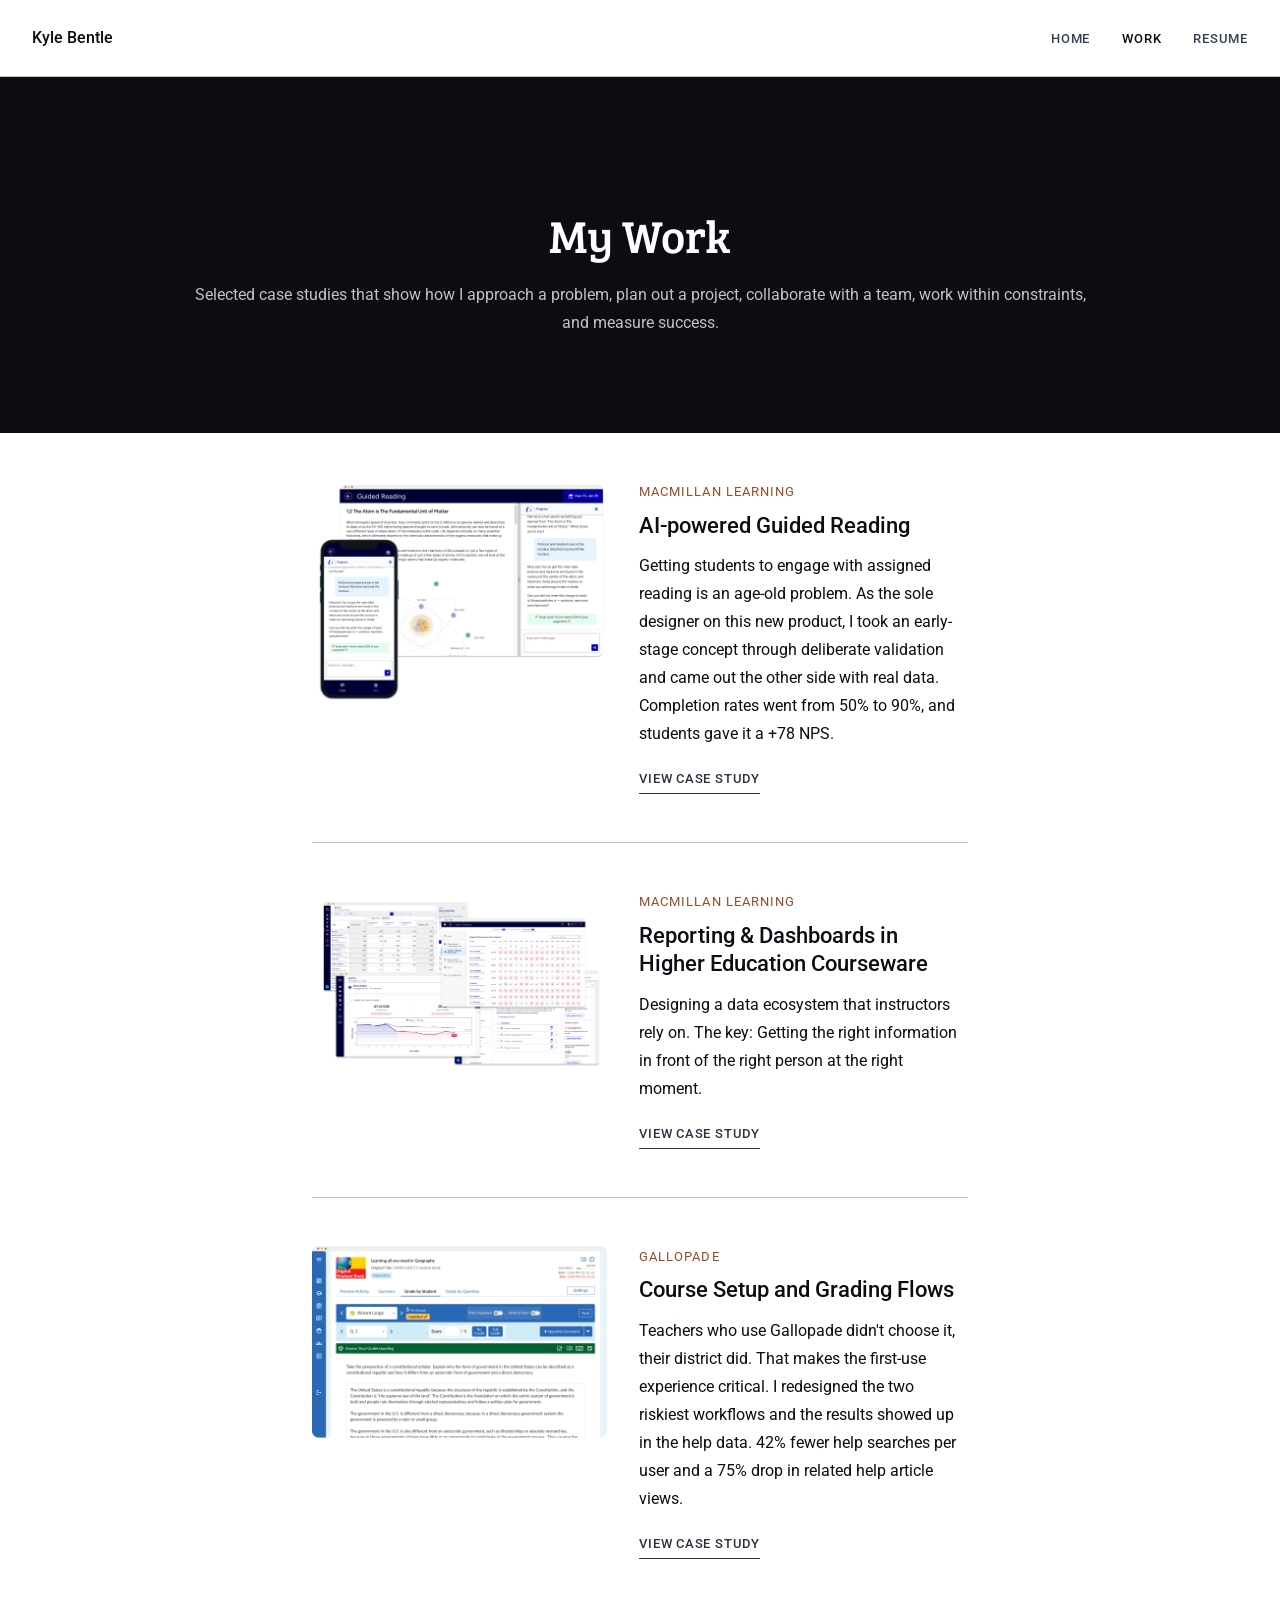
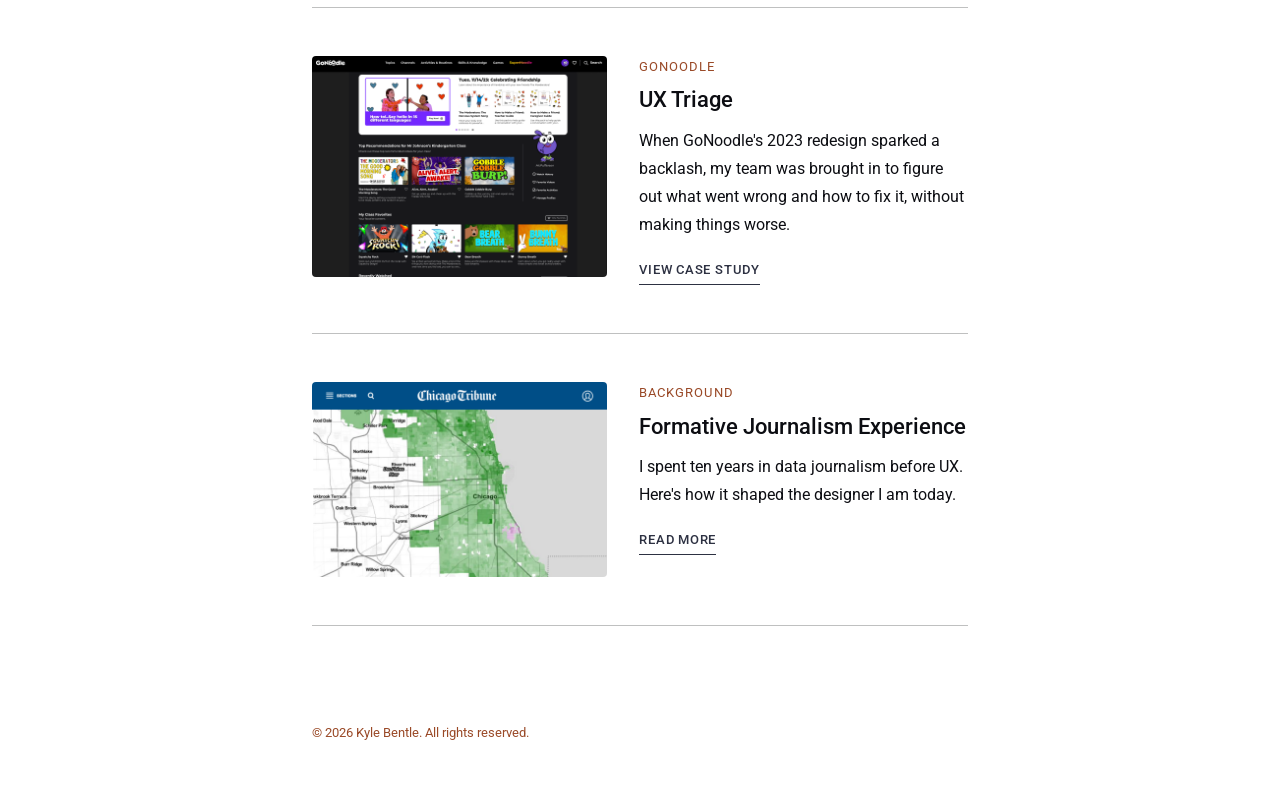
==== case-studies/index.html @ 63d9d83c "first commit" ====
<!DOCTYPE html>
<html lang="en">
<head>
  <!-- Google tag (gtag.js) -->
  <script async src="https://www.googletagmanager.com/gtag/js?id=G-E7SZZ36WZQ"></script>
  <script>
    window.dataLayer = window.dataLayer || [];
    function gtag(){dataLayer.push(arguments);}
    gtag('js', new Date());

    gtag('config', 'G-E7SZZ36WZQ');
  </script>
  <meta charset="UTF-8" />
  <meta name="viewport" content="width=device-width, initial-scale=1.0" />
  <meta name="description" content="Selected UX case studies from Kyle Bentle, covering product discovery, dashboard design, workflow redesign, and measuring success." />
  <meta name="robots" content="noindex" />
  <title>Work / Kyle Bentle</title>
  <link rel="preconnect" href="https://fonts.googleapis.com">
  <link rel="preconnect" href="https://fonts.gstatic.com" crossorigin>
  <link href="https://fonts.googleapis.com/css2?family=Bree+Serif&family=Roboto:ital,wght@0,400;0,500;0,700;1,400&display=swap" rel="stylesheet">
  <link rel="stylesheet" href="../css/style.css" />
  <link rel="icon" type="image/png" href="/favicon-96x96.png" sizes="96x96" />
  <link rel="icon" type="image/svg+xml" href="/favicon.svg" />
  <link rel="shortcut icon" href="/favicon.ico" />
  <link rel="apple-touch-icon" sizes="180x180" href="/apple-touch-icon.png" />
  <link rel="manifest" href="/site.webmanifest" />
</head>
<body>
  <a href="#main-content" class="skip-link">Skip to main content</a>

  <!-- NAV -->
  <nav class="nav">
    <a href="/" class="nav__brand">Kyle Bentle</a>
    <ul class="nav__links">
      <li><a href="/" class="nav__link">Home</a></li>
      <li><a href="/case-studies/" class="nav__link nav__link--active">Work</a></li>
      <li><a href="/resume.html" class="nav__link">Resume</a></li>
    </ul>
  </nav>

  <!-- MAIN CONTENT -->
  <main id="main-content">

      <!-- HERO BAND -->
      <div class="cs-hero-band cs-hero-band--dark">
        <div class="cs-wide-wrap">
          <div class="hero">
            <h1 class="hero__title">My Work</h1>
            <p class="hero__body">
              Selected case studies that show how I approach a problem, plan out a project, collaborate with a team, work within constraints, and measure success.
            </p>
          </div>
        </div>
      </div>

      <!-- Case study cards go here -->
      <div class="page-wrap">
      <!-- Card: Guided Reading -->
      <article class="case-study-card">
        <div class="case-study-card__image">
          <img src="guided-reading/images/guided-reading-thumb.png" alt="Guided Reading case study thumbnail" class="case-study-card__thumb" />
        </div>
        <div class="case-study-card__body">
          <p class="case-study-card__label">Macmillan Learning</p>
          <h2 class="case-study-card__title"><a href="/case-studies/guided-reading/">AI-powered Guided Reading</a></h2>
          <p class="case-study-card__desc">
            Getting students to engage with assigned reading is an age-old problem. As the sole designer on this new product, I took an early-stage concept through deliberate validation and came out the other side with real data. Completion rates went from 50% to 90%, and students gave it a +78 NPS.
          </p>
          <a href="/case-studies/guided-reading/" class="cta-link" aria-label="View Guided Reading case study">View case study</a>
        </div>
      </article>

      <!-- Card: Achieve Reporting & Dashboards -->
      <article class="case-study-card">
        <div class="case-study-card__image">
          <img src="achieve/images/reporting-thumb.png" alt="Achieve reporting case study thumbnail" class="case-study-card__thumb" />
        </div>
        <div class="case-study-card__body">
          <p class="case-study-card__label">Macmillan Learning</p>
          <h2 class="case-study-card__title"><a href="/case-studies/achieve/">Reporting & Dashboards in Higher Education Courseware</a></h2>
          <p class="case-study-card__desc">
            Designing a data ecosystem that instructors rely on. The key: Getting the right information in front of the right person at the right moment.
          </p>
          <a href="/case-studies/achieve/" class="cta-link" aria-label="View Achieve Reporting and Dashboards case study">View case study</a>
        </div>
      </article>

      <!-- Card: Gallopade -->
      <article class="case-study-card">
        <div class="case-study-card__image">
          <img src="gallopade/images/GO-thumb.png" alt="Gallopade case study thumbnail" class="case-study-card__thumb" />
        </div>
        <div class="case-study-card__body">
          <p class="case-study-card__label">Gallopade</p>
          <h2 class="case-study-card__title"><a href="/case-studies/gallopade/">Course Setup and Grading Flows</a></h2>
          <p class="case-study-card__desc">
            Teachers who use Gallopade didn't choose it, their district did. That makes the first-use experience critical. I redesigned the two riskiest workflows and the results showed up in the help data. 42% fewer help searches per user and a 75% drop in related help article views.
          </p>
          <a href="/case-studies/gallopade/" class="cta-link" aria-label="View Gallopade case study">View case study</a>
        </div>
      </article>

      <!-- Card: GoNoodle -->
      <article class="case-study-card">
        <div class="case-study-card__image">
          <img src="gonoodle/images/gn-thumb.png" alt="GoNoodle case study thumbnail" class="case-study-card__thumb" />
        </div>
        <div class="case-study-card__body">
          <p class="case-study-card__label">GoNoodle</p>
          <h2 class="case-study-card__title"><a href="/case-studies/gonoodle/">UX Triage</a></h2>
          <p class="case-study-card__desc">
            When GoNoodle's 2023 redesign sparked a backlash, my team was brought in to figure out what went wrong and how to fix it, without making things worse.
          </p>
          <a href="/case-studies/gonoodle/" class="cta-link" aria-label="View GoNoodle case study">View case study</a>
        </div>
      </article>

      <!-- Card: Journalism -->
      <article class="case-study-card">
        <div class="case-study-card__image">
          <img src="journalism/images/journalism-thumb.png" alt="Journalism case study thumbnail" class="case-study-card__thumb" />
        </div>
        <div class="case-study-card__body">
          <p class="case-study-card__label">Background</p>
          <h2 class="case-study-card__title"><a href="/case-studies/journalism/">Formative Journalism Experience</a></h2>
          <p class="case-study-card__desc">
            I spent ten years in data journalism before UX. Here's how it shaped the designer I am today.
          </p>
          <a href="/case-studies/journalism/" class="cta-link" aria-label="Read more about Formative Journalism Experience">Read more</a>
        </div>
      </article>

      </div><!-- /.page-wrap -->

  </main>

  <!-- FOOTER -->
  <footer class="page-wrap">
    <div class="footer">
      <p class="footer__text">© 2026 Kyle Bentle. All rights reserved.</p>
    </div>
  </footer>

</body>
</html>
---- css/style.css ----
/* ============================================================
   BASE RESET & ROOT
   ============================================================ */

/* Remove default browser spacing and make sizing predictable */
*, *::before, *::after {
  margin: 0;
  padding: 0;
  box-sizing: border-box;
}

/* Root variables — change these to restyle the whole site */
:root {
  --color-bg:           #ffffff;
  --color-text:         #0c0d12;
  --color-muted:        #364051;
  --color-faint:        #9a4a28;
  --color-border:       #bfc0c0;
  --color-accent:       #2d3142;
  /* White text for use on dark (--color-text) backgrounds */
  --color-on-dark:      #ffffff;
  --color-on-dark-dim:  rgba(255, 255, 255, 0.75);
  --color-on-dark-faint: rgba(255, 255, 255, 0.6);

  --font-display:    'Bree Serif', serif;
  --font-base:       'Roboto', system-ui, sans-serif;

  --size-body:       16px;
  --size-small:      13px;

  --max-width:       720px;
  --spacing-section: 4rem;
}

body {
  font-family: var(--font-base);
  background-color: var(--color-bg);
  color: var(--color-text);
  font-size: var(--size-body);
  line-height: 1.75;
}


/* ============================================================
   PAGE WRAPPER
   Centers content and adds horizontal padding
   ============================================================ */

.page-wrap {
  max-width: var(--max-width);
  margin: 0 auto;
  padding: 0 2rem;
}


/* ============================================================
   SKIP LINK
   Collapsed to a 1×1px invisible point until a keyboard user
   tabs to it — then expands at the top of the page
   ============================================================ */

.skip-link {
  position: absolute;
  top: 0;
  left: 0;
  clip: rect(0 0 0 0);
  clip-path: inset(50%);
  height: 1px;
  width: 1px;
  overflow: hidden;
  white-space: nowrap;
  padding: 0.75rem 1.5rem;
  background: var(--color-text);
  color: var(--color-on-dark);
  font-size: var(--size-small);
  font-weight: 500;
  text-decoration: none;
  z-index: 200;
}

.skip-link:focus {
  clip: auto;
  clip-path: none;
  height: auto;
  width: auto;
  overflow: visible;
  white-space: normal;
}


/* ============================================================
   FOCUS STYLES
   Custom keyboard focus ring for links and buttons.
   :focus-visible only fires for keyboard navigation, not mouse clicks.
   ============================================================ */

a:focus-visible,
button:focus-visible {
  outline: 2px solid var(--color-accent);
  outline-offset: 3px;
  border-radius: 2px;
}


/* Homepage nav sits on a dark background — use a light ring instead */
.page-home .nav a:focus-visible {
  outline-color: var(--color-on-dark);
}


/* ============================================================
   NAV  (block: nav)
   ============================================================ */

.nav {
  padding: 1.5rem 2rem;
  display: flex;
  align-items: center;
  justify-content: space-between;
  border-bottom: 0.5px solid var(--color-border);
}

/* Your name / site logo on the left */
.nav__brand {
  font-size: var(--size-body);
  font-weight: 500;
  color: var(--color-text);
  text-decoration: none;
}

/* The group of navigation links on the right */
.nav__links {
  display: flex;
  gap: 2rem;
  list-style: none;
}

/* Individual nav link */
.nav__link {
  font-size: var(--size-small);
  font-weight: 500;
  text-transform: uppercase;
  letter-spacing: 0.06em;
  color: var(--color-muted);
  text-decoration: none;
  transition: color 0.15s ease;
}

.nav__link:hover {
  color: var(--color-text);
}

/* Modifier: highlights the link for the current page */
.nav__link--active {
  color: var(--color-text);
}

/* On the homepage, nav floats over the hero so it doesn't push the hero down */
.page-home .nav {
  position: absolute;   /* lifts it out of the document flow */
  top: 0;
  left: 0;
  width: 100%;
  z-index: 10;          /* keeps it on top of the hero, which paints over it otherwise */
  background-color: var(--color-text);
  border-bottom: none;
}

/* Nav text needs to be light on the dark homepage hero */
.page-home .nav__brand,
.page-home .nav__link--active {
  color: var(--color-on-dark);
}

.page-home .nav__link {
  color: var(--color-on-dark-faint); /* slightly dimmed for inactive links */
}

.page-home .nav__link:hover {
  color: var(--color-on-dark);
}

/* On small screens, stack the nav links below the brand */
@media (max-width: 480px) {
  .nav {
    flex-direction: column;
    align-items: flex-start;
    gap: 1rem;
  }

  .nav__links {
    gap: 1.25rem;
  }
}


/* ============================================================
   HERO  (block: hero)
   The intro section at the top of a page
   ============================================================ */

.hero {
  padding: var(--spacing-section) 0 2rem;
}

.hero__title {
  font-family: var(--font-display);
  font-size: 28px;
  font-weight: 400;   /* Bree Serif only has one weight — 400 is correct */
  line-height: 1.3;
  margin-bottom: 1rem;
  color: var(--color-text);
}

.hero__body {
  color: var(--color-text);
}

/* Bold text inside the hero body stays dark for emphasis */
.hero__body strong {
  color: var(--color-text);
  font-weight: 500;
}


/* ============================================================
   HOME HERO  (block: home-hero)
   Full-viewport hero used only on the homepage
   ============================================================ */

/* The full-bleed container — fills the screen and centers everything */
.home-hero {
  position: relative;          /* lets the scroll hint anchor to this container */
  min-height: 100vh;
  min-height: 100svh;
  display: flex;
  align-items: center;
  justify-content: center;
  background-color: var(--color-text);
  padding: 4rem 2rem;
  text-align: center;
}

/* Scroll hint — pinned to the bottom center of the hero */
.scroll-hint {
  position: absolute;
  bottom: 2rem;
  left: 50%;
  transform: translateX(-50%);  /* centers it horizontally regardless of its width */
}

/* The circle */
.scroll-hint__circle {
  width: 40px;
  height: 40px;
  border: 1.5px solid var(--color-faint);
  border-radius: 50%;
  display: flex;
  align-items: center;
  justify-content: center;
}

/* The chevron — drawn with two CSS borders rotated 45 degrees */
.scroll-hint__chevron {
  width: 9px;
  height: 9px;
  border-right: 1.5px solid var(--color-faint);
  border-bottom: 1.5px solid var(--color-faint);
  transform: rotate(45deg) translate(-2px, -2px); /* slight nudge to visually center inside circle */
}

/* Light text inside the dark homepage hero */
.home-hero .hero__title {
  color: var(--color-on-dark);
}

.home-hero .hero__body {
  color: var(--color-on-dark-dim);   /* slightly dimmed for the lede text */
}

.home-hero .hero__body strong {
  color: var(--color-on-dark);
}

/* Case study hero uses dark text on a light background */
.cs-hero-band .hero {
  text-align: center;
}

/* Inner wrapper keeps the text from getting too wide on large screens.
   Also lays the text and photo out side by side on wider screens. */
.home-hero__inner {
  max-width: 860px; /* a bit wider than --max-width to leave room for the photo */
  display: flex;
  align-items: center;
  justify-content: space-between;
  gap: 3rem;
  text-align: left; /* overrides the centered text inherited from .home-hero */
}

.home-hero__text {
  max-width: var(--max-width);
}

.home-hero__photo {
  width: 200px;
  height: 200px;
  border-radius: 50%; /* circle, cropped to fill */
  object-fit: cover;
  flex-shrink: 0; /* keeps the photo from getting squeezed by the text */
}

/* Below 700px there isn't enough room for text + photo side by side —
   stack the photo under the text and re-center everything */
@media (max-width: 700px) {
  .home-hero__inner {
    flex-direction: column;
    text-align: center;
  }
}

/* Larger title inside the home hero only — doesn't affect other pages */
.home-hero .hero__title {
  font-size: 60px;
  line-height: 1.1;
  margin-bottom: 1.25rem;
}

@media (max-width: 480px) {
  .home-hero .hero__title {
    font-size: 36px;
  }
}


/* ============================================================
   SECTION  (block: section)
   A content section separated by a top border
   ============================================================ */

.section {
  margin-top: var(--spacing-section);
  /* padding-top: 2rem; */
  padding-bottom: var(--spacing-section);
  border-bottom: 0.5px solid var(--color-border);
}

/* Small all-caps label above a section, e.g. "My Work" */
.section__label {
  font-size: 14px;
  font-weight: 500;
  text-transform: uppercase;
  letter-spacing: 0.08em;
  color: var(--color-faint);
  margin-bottom: 1rem;
}

.section__body {
  color: var(--color-text);
}

.section__body strong {
  color: var(--color-text);
  font-weight: 500;
}

/* Summary paragraph(s) at the top of the resume page */
.resume-summary {
  color: var(--color-text);
  margin-bottom: 0.75rem; /* small gap between summary paragraphs; harmless on the last one */
}


/* ============================================================
   EMAIL ACTION  (block: email-action)
   Email address with mailto and copy-to-clipboard icon buttons
   ============================================================ */

.email-action {
  display: flex;
  align-items: center;
  gap: 0.4rem;
}

.email-action__address {
  font-size: var(--size-small);
  color: var(--color-muted);
}

/* Shared styles for both the mailto link and the copy button */
.email-action__btn {
  display: flex;
  align-items: center;
  justify-content: center;
  background: none;
  border: none;
  padding: 2px;
  cursor: pointer;
  color: var(--color-muted);
  transition: color 0.15s ease;
  line-height: 1;
  text-decoration: none;   /* overrides default link underline */
}

.email-action__btn:hover {
  color: var(--color-text);
}

/* Tooltip on the copy button only — targets <button> to avoid applying to the mailto <a> */
button.email-action__btn {
  position: relative;
}

button.email-action__btn::after {
  content: 'Copy to clipboard';
  position: absolute;
  bottom: calc(100% + 6px);  /* sits just above the button */
  left: 50%;
  transform: translateX(-50%);  /* centers it over the button regardless of its width */
  background: var(--color-text);
  color: var(--color-bg);
  font-size: 11px;
  white-space: nowrap;
  padding: 4px 8px;
  border-radius: 4px;
  pointer-events: none;  /* tooltip doesn't interfere with mouse events */
  opacity: 0;
  transition: opacity 0.15s ease;
}

button.email-action__btn:hover::after {
  opacity: 1;
}


/* ============================================================
   CONTACT LINKS
   Row of inline links (LinkedIn, Email, etc.)
   ============================================================ */

/* Adds breathing room between the resume link and the Contact Me label */
.contact-label {
  margin-top: 2rem;
}

.contact-links {
  display: flex;
  gap: 1.5rem;
  margin-top: 1rem;
}

.contact-link {
  display: inline-flex;
  align-items: center;
  gap: 0.3rem;
  font-size: var(--size-small);
  color: var(--color-muted);
  text-decoration: none;
  transition: color 0.15s ease;
}

.contact-link:hover {
  color: var(--color-text);
}


/* ============================================================
   CTA LINK  (block: cta-link)
   A standalone text link used as a call-to-action
   ============================================================ */

.cta-link {
  display: inline-block;
  margin-top: 1.25rem;
  font-size: var(--size-small);
  font-weight: 500;
  text-transform: uppercase;
  letter-spacing: 0.06em;
  color: var(--color-accent);
  text-decoration: none;
  border-bottom: 1px solid var(--color-accent);
  padding-bottom: 2px;
  transition: opacity 0.15s ease;
}

.cta-link:hover {
  opacity: 0.5;
}


/* ============================================================
   PAGE FOOTER  (block: footer)
   ============================================================ */

.footer {
  margin-top: var(--spacing-section);
  padding: 2rem 0 3rem;
  /* border-top: 0.5px solid var(--color-border); */
}

.footer__text {
  font-size: var(--size-small);
  color: var(--color-faint);
}


/* ============================================================
   RESUME HEADER  (block: resume-header)
   Name, email, and summary at the top of the resume page
   ============================================================ */

.resume-header {
  padding: var(--spacing-section) 0 2rem;
}

.resume-header__name {
  font-size: 28px;
  font-weight: 500;
  line-height: 1.2;
  margin-bottom: 0.25rem;
}

.resume-header__email {
  font-size: var(--size-small);
  color: var(--color-muted);
  text-decoration: none;
}

.resume-header__email:hover {
  color: var(--color-text);
}

.resume-header__summary {
  margin-top: 1.25rem;
  color: var(--color-text);
  font-style: italic;
}


/* ============================================================
   JOB  (block: job)
   A single job entry — company, title, dates, bullet points
   ============================================================ */

.job {
  margin-bottom: 2rem;
}

/* Company name */
.job__company {
  font-size: 20px;
  font-weight: 600;
  margin-bottom: 0.15rem;
}

/* Job title on its own line */
.job__title {
  font-weight: 500;
  margin-bottom: 0.1rem;
}

/* Small inline note showing a promotion, e.g. "(promoted from UX Designer)" */
.job__promotion {
  font-size: var(--size-small);
  font-weight: 400;
  font-style: italic;
  color: var(--color-faint);
}

/* Date range, e.g. "January 2022 – present" */
.job__dates {
  font-size: var(--size-small);
  font-style: italic;
  color: var(--color-muted);
  margin-bottom: 0.75rem;
}

/* The list of bullet points */
.job__bullets {
  list-style: none;
  padding: 0;
}

/* Each bullet — uses a custom circle instead of a default list marker */
.job__bullet {
  position: relative;
  padding-left: 1.25rem;
  color: var(--color-text);
  margin-bottom: 0.5rem;
}

/* The circle bullet character, placed before each item */
.job__bullet::before {
  content: "○";
  position: absolute;
  left: 0;
  color: var(--color-faint);
  font-size: 0.7em;
  top: 0.3em;
}


/* ============================================================
   SKILL GROUP  (block: skill-group)
   A paragraph of skills under a label
   ============================================================ */

.skill-group {
  margin-bottom: 1.25rem;
}

.skill-group__body {
  color: var(--color-text);
}

/* Bold lead-in text at the start of a skill paragraph */
.skill-group__body strong {
  color: var(--color-text);
  font-weight: 600;
}


/* ============================================================
   CASE STUDIES INTRO  (block: case-studies-intro)
   Heading and framing text at the top of the Work listing page
   ============================================================ */

.case-studies-intro {
  padding: var(--spacing-section) 0 0;
}

.case-studies-intro__title {
  font-family: var(--font-display);
  font-size: 28px;
  font-weight: 400;
  line-height: 1.3;
  margin-bottom: 0.75rem;
}

.case-studies-intro__body {
  color: var(--color-text);
  max-width: 560px;   /* keeps the line length comfortable — long lines are harder to read */
}


/* ============================================================
   CASE STUDY CARD  (block: case-study-card)
   Used on the Work listing page — one card per case study
   ============================================================ */

.case-study-card {
  margin-top: 3rem;
  padding-bottom: 3rem;
  /* padding-top: 2rem; */
  border-bottom: 0.5px solid var(--color-border);
  display: flex;          /* image and text sit side by side */
  gap: 2rem;
  align-items: flex-start;
}

/* Thumbnail image inside the card — shows the full image, scales with the column */
.case-study-card__thumb {
  width: 100%;
  height: auto;           /* height follows the image's natural proportions */
  object-fit: contain;    /* never crops — shows the whole image */
  display: block;
  border-radius: 4px;
}

/* Image column — fixed width so it doesn't shrink or grow */
.case-study-card__image {
  flex: 0 0 45%;          /* fixed at 45% width, won't grow or shrink */
  border-radius: 4px;
}

/* Text column: label, title, description, and link */
.case-study-card__body {
  flex: 1;                /* fills remaining space */
}

/* Small label above the title, e.g. the client name */
.case-study-card__label {
  font-size: var(--size-small);
  text-transform: uppercase;
  letter-spacing: 0.08em;
  color: var(--color-faint);
  margin-bottom: 0.5rem;
}

.case-study-card__title {
  font-size: 22px;
  font-weight: 500;
  line-height: 1.3;
  margin-bottom: 0.75rem;
}

/* Title links: match the heading color and only underline on hover */
.case-study-card__title a {
  color: inherit;
  text-decoration: none;
}

.case-study-card__title a:hover {
  text-decoration: underline;
}

.case-study-card__desc {
  color: var(--color-text);
}

/* On mobile, stack image above text */
@media (max-width: 480px) {
  .case-study-card {
    flex-direction: column;
  }

  .case-study-card__image {
    flex: none;           /* remove the fixed width so it can go full-width */
    width: 100%;
  }
}

/* Next Case Study teaser at the bottom of a case study page —
   reuses .case-study-card but it's a single, smaller card, so no divider below it */
.cs-next .case-study-card {
  border-bottom: none;
  padding-bottom: 0;
  gap: 1.25rem;
}

/* Smaller thumbnail than the full-size listing-page cards */
.cs-next .case-study-card__image {
  flex: 0 0 30%;
  max-width: 180px;
}

.cs-next .case-study-card__title {
  font-size: 18px;
  margin-bottom: 0.4rem;
}

.cs-next .case-study-card__label {
  margin-bottom: 0.3rem;
  color: var(--color-text); /* darker than the default faint label — reads distinct from the "Next Case Study" eyebrow above it */
}

@media (max-width: 480px) {
  .cs-next .case-study-card__image {
    max-width: 160px;
    margin: 0 auto;
  }
}

/* Small "All work" link that sits above the "Next Case Study" label */
.cs-next__back-link {
  display: inline-block;
  font-size: var(--size-small);
  color: var(--color-muted);
  text-decoration: none;
  margin-bottom: 1.5rem;
}

.cs-next__back-link:hover {
  color: var(--color-text);
}


/* ============================================================
   CASE STUDY PAGE  (block: cs-*)
   Styles used inside an individual case study page
   ============================================================ */

/* Process step — text on the left, image on the right */
.cs-process-step {
  display: flex;
  flex-direction: row-reverse;
  gap: 2rem;
  align-items: flex-start;
  margin-top: 1rem;
}

/* Process figure — holds the image + caption, takes the 40% column */
.cs-process-figure {
  flex: 0 0 40%;
  width: 40%;
  margin: 0; /* reset browser default figure margin */
}

/* Process image — fills its figure container */
.cs-process-img {
  width: 100%;
  height: auto;     /* lets each image display at its own natural height */
  display: block;
  border-radius: 4px;
}

/* Text column — fills the remaining space */
.cs-process-text {
  flex: 1;
}

/* On mobile, stack image above text */
@media (max-width: 480px) {
  .cs-process-step {
    flex-direction: column;
  }

  .cs-process-figure {
    flex: none;
    width: 100%;
  }
}

/* Hero image — scales to full width at its natural aspect ratio, no cropping */
.cs-hero-img {
  width: 100%;
  height: auto;
  display: block;   /* removes the small gap browsers add below inline images */
}

/* Reusable placeholder box for where product images will go */
.cs-image-placeholder {
  width: 100%;
  aspect-ratio: 16 / 9;
  background-color: var(--color-border);
  border-radius: 4px;
  margin: 1.5rem 0;
  display: flex;
  align-items: center;
  justify-content: center;
}

/* The hero image at the top of a case study is taller */
.cs-image-placeholder--hero {
  aspect-ratio: 2 / 1;
  margin: 0 0 2rem;
}

/* Small faint text inside every placeholder box */
.placeholder-label {
  font-size: var(--size-small);
  color: var(--color-faint);
  text-transform: uppercase;
  letter-spacing: 0.06em;
}

/* Project metadata row: Role, Status, Client */
.cs-meta {
  display: flex;
  flex-wrap: wrap;         /* wraps on small screens */
  gap: 2rem;
  padding: 1.5rem 0;
  border-top: 0.5px solid var(--color-border);
  border-bottom: 0.5px solid var(--color-border);
  margin-bottom: 0.5rem;
}

.cs-meta__item {
  display: flex;
  flex-direction: column;
  gap: 0.3rem;
}

.cs-meta__label {
  font-size: var(--size-small);
  text-transform: uppercase;
  letter-spacing: 0.08em;
  color: var(--color-faint);
}

.cs-meta__value {
  font-size: var(--size-small);
  color: var(--color-text);
}

/* Grid of big impact numbers */
.cs-stat-grid {
  display: grid;
  grid-template-columns: 1fr 1fr;
  gap: 1.5rem 2rem;
  margin-top: 1.5rem;
}

/* The big number itself */
.cs-stat__number {
  font-size: 36px;
  font-weight: 600;
  line-height: 1;
  margin-bottom: 0.4rem;
}

/* Description below the number */
.cs-stat__label {
  font-size: var(--size-small);
  color: var(--color-muted);
  line-height: 1.5;
}

/* Extra space above a section label when it follows body content —
   applies in multi-project pages (e.g. Achieve) where labels appear mid-section */
.cs-body + .section__label {
  margin-top: 3rem;
}

/* Sub-headings within the Process section */
.cs-sub-heading {
  font-family: var(--font-display);
  font-size: 24px;
  font-weight: 400;
  margin-top: 2rem;
  margin-bottom: 0.25rem;
  color: var(--color-text);
}

/* Extra space before a sub-heading when it follows content —
   targets every step except the first, which follows the section label */
.cs-body + .cs-sub-heading,
.cs-image-placeholder + .cs-sub-heading,
.cs-process-step + .cs-sub-heading {
  margin-top: 4rem;
}

/* Two process images side by side, full-width, text below */
.cs-process-pair__images {
  display: flex;
  gap: 1rem;
  margin-top: 1rem;
  margin-bottom: 1.5rem;
}

/* Each figure takes equal space; min-width: 0 prevents overflow in flex */
.cs-process-pair__images .cs-figure {
  flex: 1;
  min-width: 0;
  margin: 0;
}

@media (max-width: 480px) {
  .cs-process-pair__images {
    flex-direction: column;
  }
}

/* Figure — wraps a full-width image and its caption */
.cs-figure {
  margin: 1.5rem 0;
}

/* Full-width image inside a figure */
.cs-figure__img {
  width: 100%;
  height: auto;
  display: block;
  border-radius: 4px;
}

/* Caption below a figure image */
.cs-caption {
  font-size: var(--size-small);
  color: var(--color-muted);
  font-style: italic;
  margin-top: 0.5rem;
}

/* Body paragraphs throughout the case study */
.cs-body {
  color: var(--color-text);
  margin-top: 0.75rem;
}

/* Bullet lists inside case study sections */
.cs-list {
  color: var(--color-text);
  margin-top: 0.5rem;
  padding-left: 1.25rem;  /* indent the bullets */
  line-height: 1.7;
}

/* Hero band at the top of a case study page.
   Default: light background — title text sits above the full-width hero image. */
.cs-hero-band {
  background-color: var(--color-bg);
  display: flex;
  flex-direction: column;   /* stacks the title above the image */
  padding: 0 2rem 2rem;
}

.cs-hero-band .hero__title {
  font-size: 46px;
}

/* Dark variant — for pages without a hero image where visual impact matters more.
   Matches the homepage hero; text flips to light colors. */
.cs-hero-band--dark {
  background-color: var(--color-text);
  padding: 4rem 2rem;
}
.cs-hero-band--dark .hero__title {
  color: var(--color-on-dark);
}
.cs-hero-band--dark .hero__body {
  color: var(--color-on-dark-dim);
}

/* Wide wrapper — used for the hero area of a case study page.
   Spans up to 80% of the screen, wider than the standard content column. */
.cs-wide-wrap {
  max-width: 960px;
  margin: 0 auto;
  padding: 0 2rem;
}

@media (max-width: 480px) {
  .cs-hero-band .hero__title {
    font-size: 28px;
  }
}

/* On case study pages, give sections more breathing room between them */
.cs-page .section {
  margin-top: 5rem;    /* ~80px at standard font sizes */
}

/* Reflection block — visually distinct from the rest of the case study */
.cs-reflection {
  margin-top: 5rem;
  background-color: var(--color-border);
  border-radius: 8px;
  padding: 2rem 2rem 2.5rem;
}

/* On small screens, collapse the stat grid to a single column */
@media (max-width: 480px) {
  .cs-stat-grid {
    grid-template-columns: 1fr;
  }
}


/* ============================================================
   EDUCATION ENTRY  (block: education-entry)
   School, location, and degree
   ============================================================ */

.education-entry__school {
  font-weight: 600;
}

.education-entry__location {
  font-style: italic;
  color: var(--color-muted);
}

.education-entry__degree {
  color: var(--color-text);
}


/* ============================================================
   PLACEHOLDER THUMBNAIL  (utility: placeholder-thumb)
   Gray box shown in experiment cards until a real screenshot
   is added. To swap in a real image: replace the
   <div class="placeholder-thumb"> with an
   <img class="case-study-card__thumb" src="..." alt="...">
   ============================================================ */

.placeholder-thumb {
  display: block;
  width: 100%;
  aspect-ratio: 16 / 9;     /* matches the proportions of case study thumbnails */
  background-color: var(--color-border);
  border-radius: 4px;
}


/* ============================================================
   ERROR LINKS  (block: error-links)
   The "Back to Home" / "View my work" links on 404.html
   ============================================================ */

.error-links {
  padding: var(--spacing-section) 0;
  display: flex;
  flex-direction: column;
  align-items: center;
  gap: 0.75rem;
  text-align: center;
}
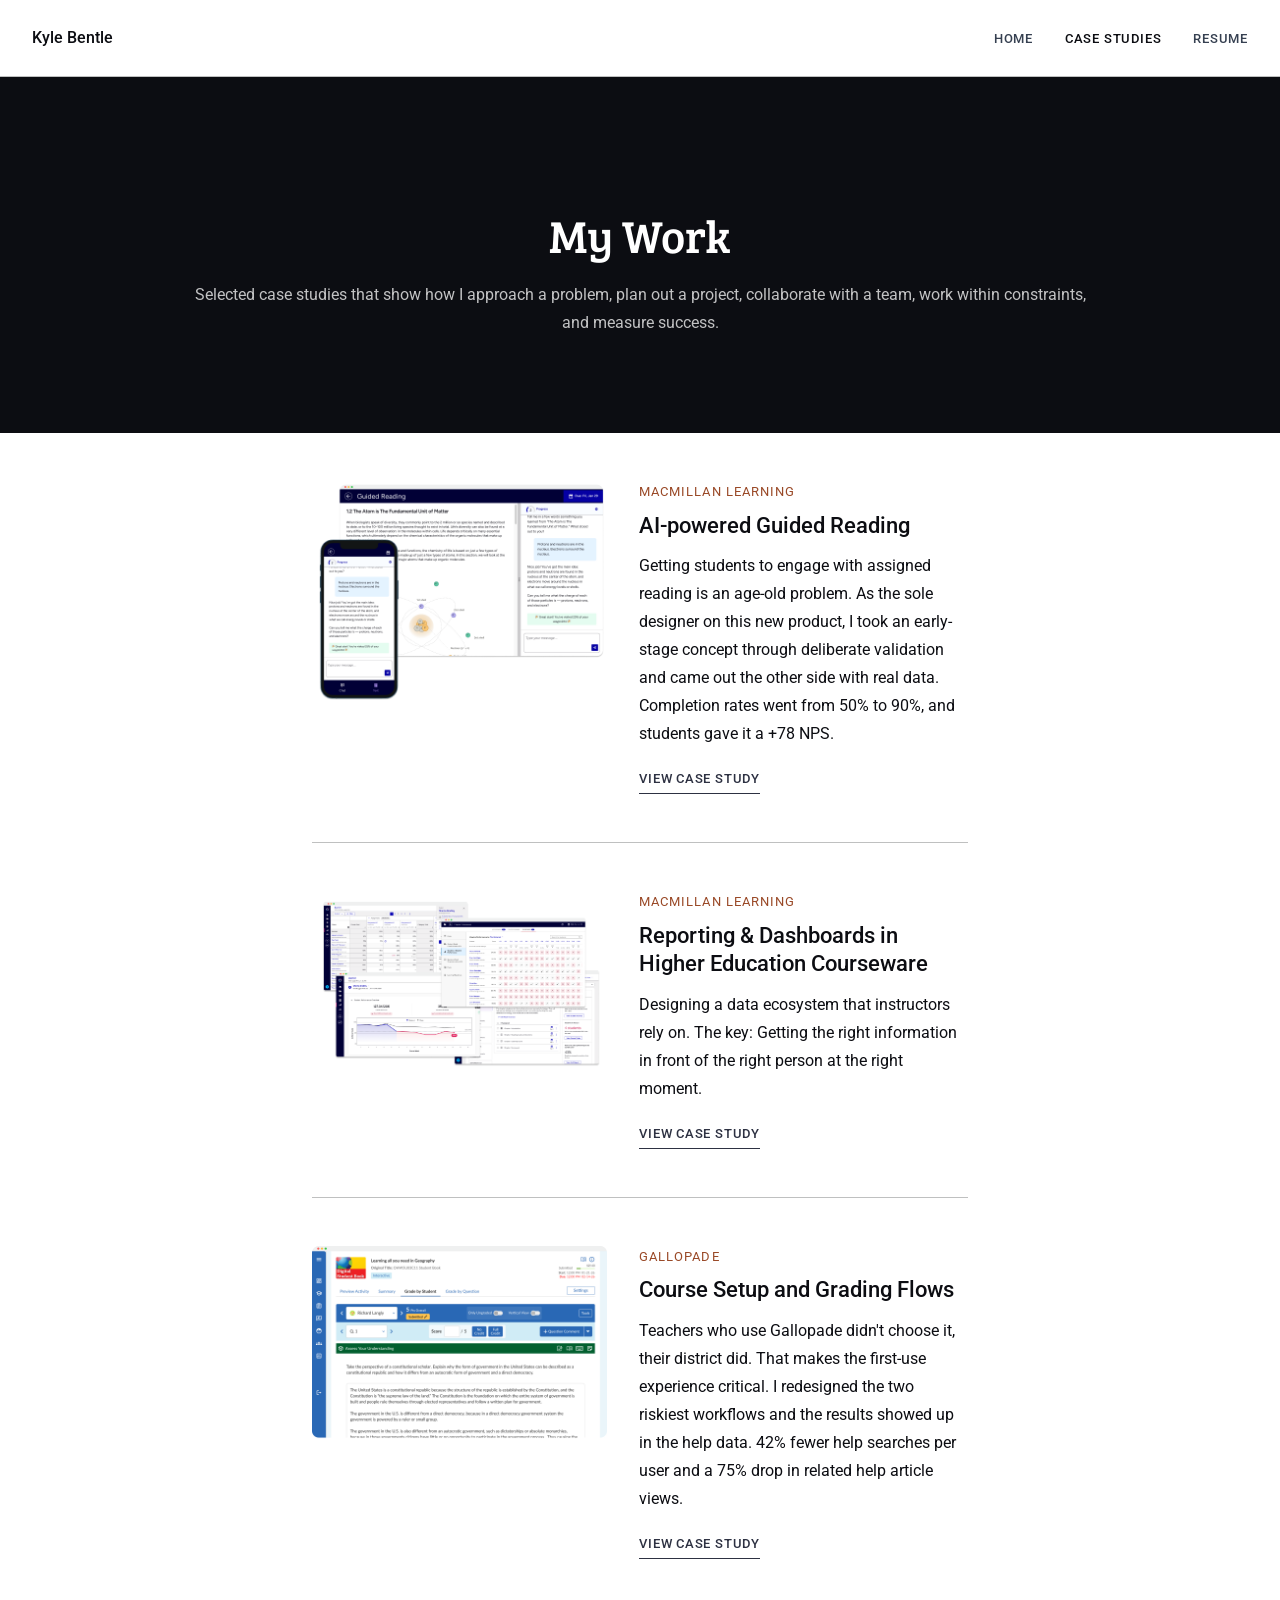
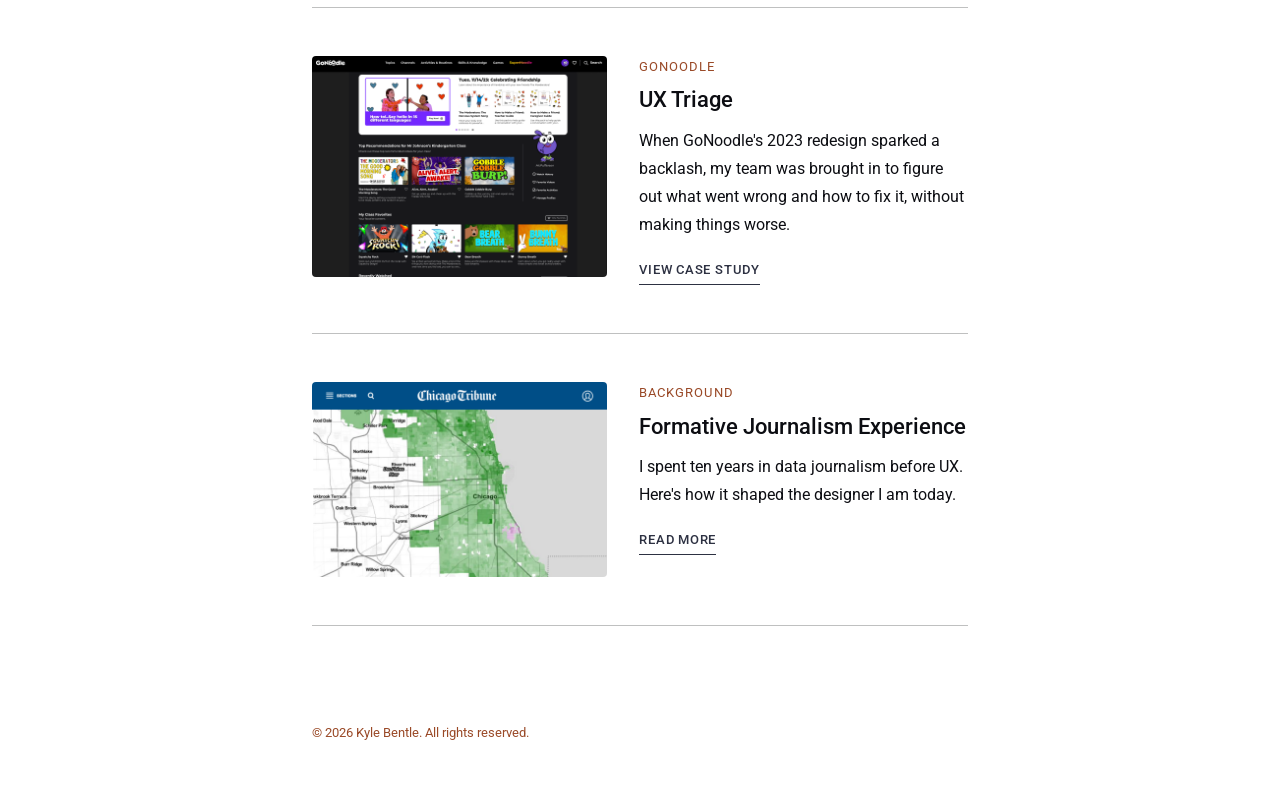
==== commit 1e74188b: "Updates capacity tracker experiement. Button styling. Fixes 404 file." ====
--- a/case-studies/index.html
+++ b/case-studies/index.html
@@ -33,7 +33,7 @@
     <a href="/" class="nav__brand">Kyle Bentle</a>
     <ul class="nav__links">
       <li><a href="/" class="nav__link">Home</a></li>
-      <li><a href="/case-studies/" class="nav__link nav__link--active">Work</a></li>
+      <li><a href="/case-studies/" class="nav__link nav__link--active">Case Studies</a></li>
       <li><a href="/resume.html" class="nav__link">Resume</a></li>
     </ul>
   </nav>
--- a/css/style.css
+++ b/css/style.css
@@ -489,6 +489,33 @@
 
 
 /* ============================================================
+   SECONDARY BUTTON  (block: btn, modifier: --secondary)
+   An outlined button — more visual weight than a cta-link,
+   but not a solid/filled "primary" button.
+   ============================================================ */
+
+.btn--secondary {
+  display: inline-block;
+  margin-top: 1.25rem;
+  padding: 0.7rem 1.5rem;
+  font-size: var(--size-small);
+  font-weight: 500;
+  text-transform: uppercase;
+  letter-spacing: 0.06em;
+  color: var(--color-accent);
+  text-decoration: none;
+  border: 1.5px solid var(--color-accent);
+  border-radius: 4px;
+  transition: background-color 0.15s ease, color 0.15s ease;
+}
+
+.btn--secondary:hover {
+  background-color: var(--color-accent);
+  color: var(--color-on-dark);
+}
+
+
+/* ============================================================
    PAGE FOOTER  (block: footer)
    ============================================================ */
 
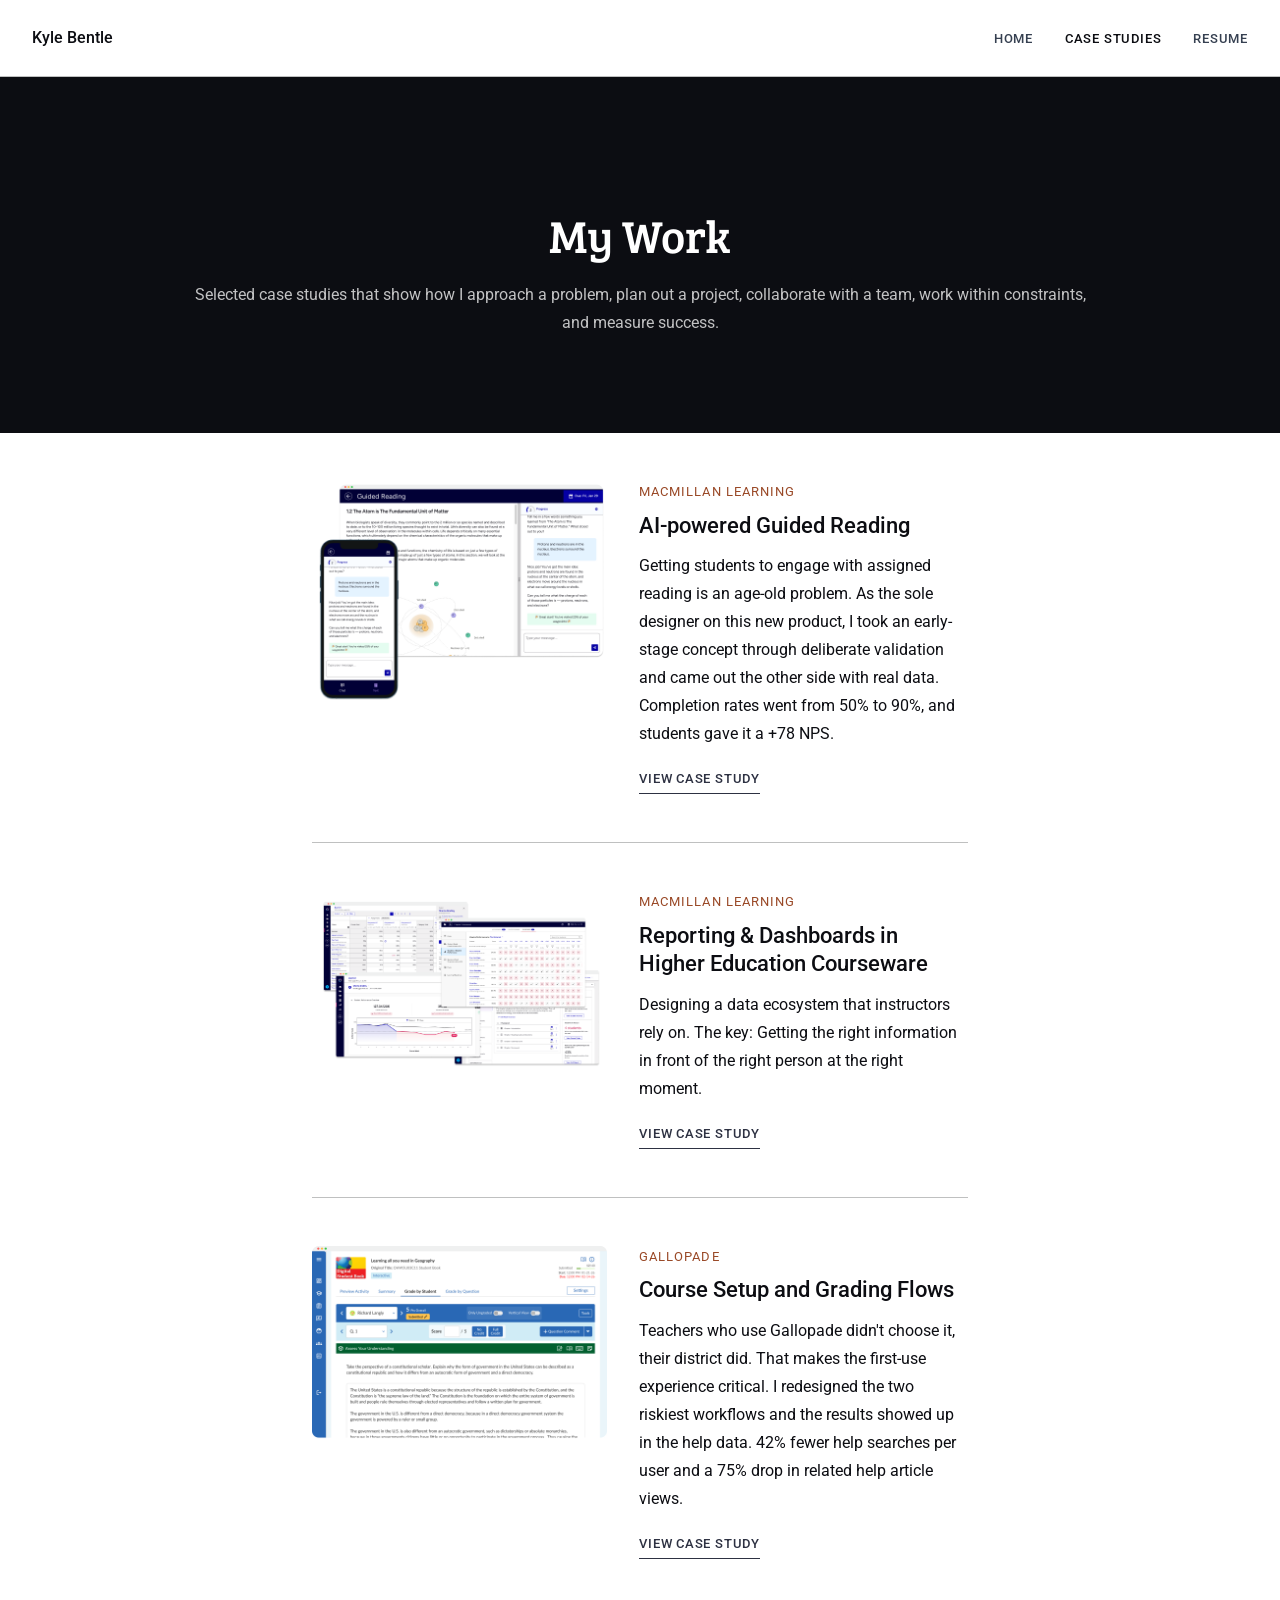
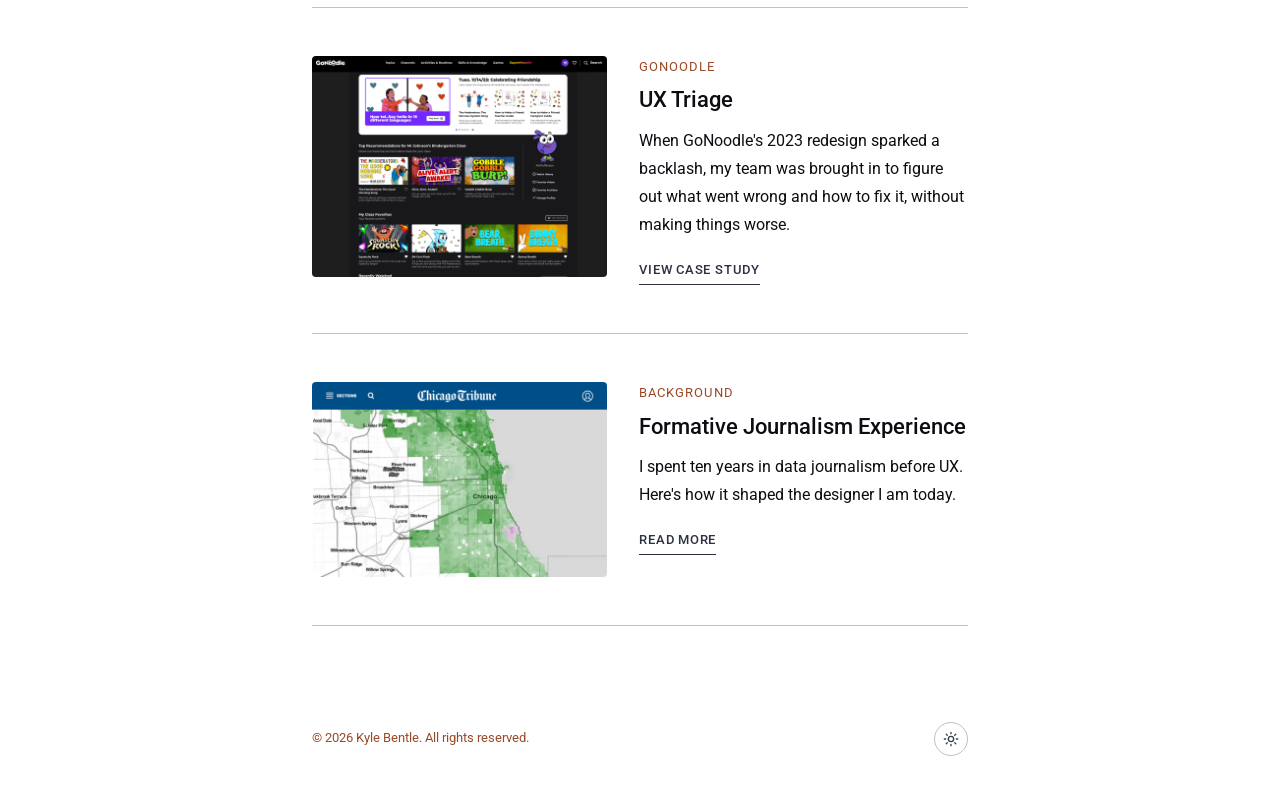
==== commit c87a19ab: "adds dark mode" ====
--- a/case-studies/index.html
+++ b/case-studies/index.html
@@ -11,6 +11,13 @@
     gtag('config', 'G-E7SZZ36WZQ');
   </script>
   <meta charset="UTF-8" />
+  <script>
+    // Applies a saved dark/light choice before the page paints, so there's no flash of the wrong color
+    (function () {
+      var t = localStorage.getItem('theme');
+      if (t) document.documentElement.setAttribute('data-theme', t);
+    })();
+  </script>
   <meta name="viewport" content="width=device-width, initial-scale=1.0" />
   <meta name="description" content="Selected UX case studies from Kyle Bentle, covering product discovery, dashboard design, workflow redesign, and measuring success." />
   <meta name="robots" content="noindex" />
@@ -138,8 +145,13 @@
   <footer class="page-wrap">
     <div class="footer">
       <p class="footer__text">© 2026 Kyle Bentle. All rights reserved.</p>
+      <button type="button" class="theme-toggle" aria-pressed="false" aria-label="Toggle dark mode" title="Toggle dark mode">
+        <svg class="theme-toggle__icon theme-toggle__icon--sun" xmlns="http://www.w3.org/2000/svg" viewBox="0 0 24 24" fill="none" stroke="currentColor" stroke-width="2" stroke-linecap="round" stroke-linejoin="round" aria-hidden="true"><circle cx="12" cy="12" r="4"/><path d="M12 2v2M12 20v2M4.93 4.93l1.41 1.41M17.66 17.66l1.41 1.41M2 12h2M20 12h2M6.34 17.66l-1.41 1.41M19.07 4.93l-1.41 1.41"/></svg>
+        <svg class="theme-toggle__icon theme-toggle__icon--moon" xmlns="http://www.w3.org/2000/svg" viewBox="0 0 24 24" fill="none" stroke="currentColor" stroke-width="2" stroke-linecap="round" stroke-linejoin="round" aria-hidden="true"><path d="M21 12.79A9 9 0 1 1 11.21 3 7 7 0 0 0 21 12.79Z"/></svg>
+      </button>
     </div>
   </footer>
 
+  <script src="/js/theme.js"></script>
 </body>
 </html>
--- a/css/style.css
+++ b/css/style.css
@@ -17,7 +17,10 @@
   --color-faint:        #9a4a28;
   --color-border:       #bfc0c0;
   --color-accent:       #2d3142;
-  /* White text for use on dark (--color-text) backgrounds */
+  /* Fixed dark background for the hero bands and homepage nav — stays this
+     value in both light and dark mode, so those sections don't change */
+  --color-surface-dark: #0c0d12;
+  /* White text for use on dark (--color-surface-dark) backgrounds */
   --color-on-dark:      #ffffff;
   --color-on-dark-dim:  rgba(255, 255, 255, 0.75);
   --color-on-dark-faint: rgba(255, 255, 255, 0.6);
@@ -38,6 +41,37 @@
   color: var(--color-text);
   font-size: var(--size-body);
   line-height: 1.75;
+}
+
+
+/* ============================================================
+   DARK MODE
+   Two ways in: automatically, if the visitor's system is set to
+   dark (and they haven't chosen a theme here); or explicitly, via
+   the toggle switch in the footer, which sets data-theme on <html>
+   and overrides the system setting either way.
+   All values below are checked to meet WCAG AA contrast (4.5:1
+   for text) against the dark background.
+   ============================================================ */
+
+@media (prefers-color-scheme: dark) {
+  :root:not([data-theme="light"]) {
+    --color-bg:      #17181c;
+    --color-text:    #f2f3f5;
+    --color-muted:   #a8b0bd;
+    --color-faint:   #eda07d;
+    --color-border:  #3a3d45;
+    --color-accent:  #b8bfe0;
+  }
+}
+
+:root[data-theme="dark"] {
+  --color-bg:      #17181c;
+  --color-text:    #f2f3f5;
+  --color-muted:   #a8b0bd;
+  --color-faint:   #eda07d;
+  --color-border:  #3a3d45;
+  --color-accent:  #b8bfe0;
 }
 
 
@@ -70,7 +104,7 @@
   overflow: hidden;
   white-space: nowrap;
   padding: 0.75rem 1.5rem;
-  background: var(--color-text);
+  background: var(--color-surface-dark);
   color: var(--color-on-dark);
   font-size: var(--size-small);
   font-weight: 500;
@@ -162,7 +196,7 @@
   left: 0;
   width: 100%;
   z-index: 10;          /* keeps it on top of the hero, which paints over it otherwise */
-  background-color: var(--color-text);
+  background-color: var(--color-surface-dark);
   border-bottom: none;
 }
 
@@ -236,7 +270,7 @@
   display: flex;
   align-items: center;
   justify-content: center;
-  background-color: var(--color-text);
+  background-color: var(--color-surface-dark);
   padding: 4rem 2rem;
   text-align: center;
 }
@@ -511,7 +545,10 @@
 
 .btn--secondary:hover {
   background-color: var(--color-accent);
-  color: var(--color-on-dark);
+  /* Uses the page background as the hover text color, not a fixed white —
+     --color-accent flips to a light tone in dark mode, so white text would
+     stop being readable against it there */
+  color: var(--color-bg);
 }
 
 
@@ -523,11 +560,63 @@
   margin-top: var(--spacing-section);
   padding: 2rem 0 3rem;
   /* border-top: 0.5px solid var(--color-border); */
+  display: flex;
+  align-items: center;
+  justify-content: space-between;
+  gap: 1rem;
 }
 
 .footer__text {
   font-size: var(--size-small);
   color: var(--color-faint);
+}
+
+
+/* ============================================================
+   THEME TOGGLE  (block: theme-toggle)
+   Dark/light switch in the footer. Shows a sun icon in light mode,
+   a moon icon in dark mode — driven by aria-pressed, which js/theme.js
+   keeps in sync (not by the data-theme attribute directly, since that
+   attribute may be unset when the page is just following the system
+   setting rather than an explicit choice).
+   ============================================================ */
+
+.theme-toggle {
+  display: flex;
+  align-items: center;
+  justify-content: center;
+  flex-shrink: 0;
+  width: 34px;
+  height: 34px;
+  border-radius: 50%;
+  border: 1px solid var(--color-border);
+  background: none;
+  color: var(--color-muted);
+  cursor: pointer;
+  transition: color 0.15s ease, border-color 0.15s ease;
+}
+
+.theme-toggle:hover {
+  color: var(--color-text);
+  border-color: var(--color-muted);
+}
+
+.theme-toggle__icon {
+  width: 16px;
+  height: 16px;
+}
+
+/* Only one icon shows at a time */
+.theme-toggle__icon--moon {
+  display: none;
+}
+
+.theme-toggle[aria-pressed="true"] .theme-toggle__icon--sun {
+  display: none;
+}
+
+.theme-toggle[aria-pressed="true"] .theme-toggle__icon--moon {
+  display: block;
 }
 
 
@@ -1019,7 +1108,7 @@
 /* Dark variant — for pages without a hero image where visual impact matters more.
    Matches the homepage hero; text flips to light colors. */
 .cs-hero-band--dark {
-  background-color: var(--color-text);
+  background-color: var(--color-surface-dark);
   padding: 4rem 2rem;
 }
 .cs-hero-band--dark .hero__title {
